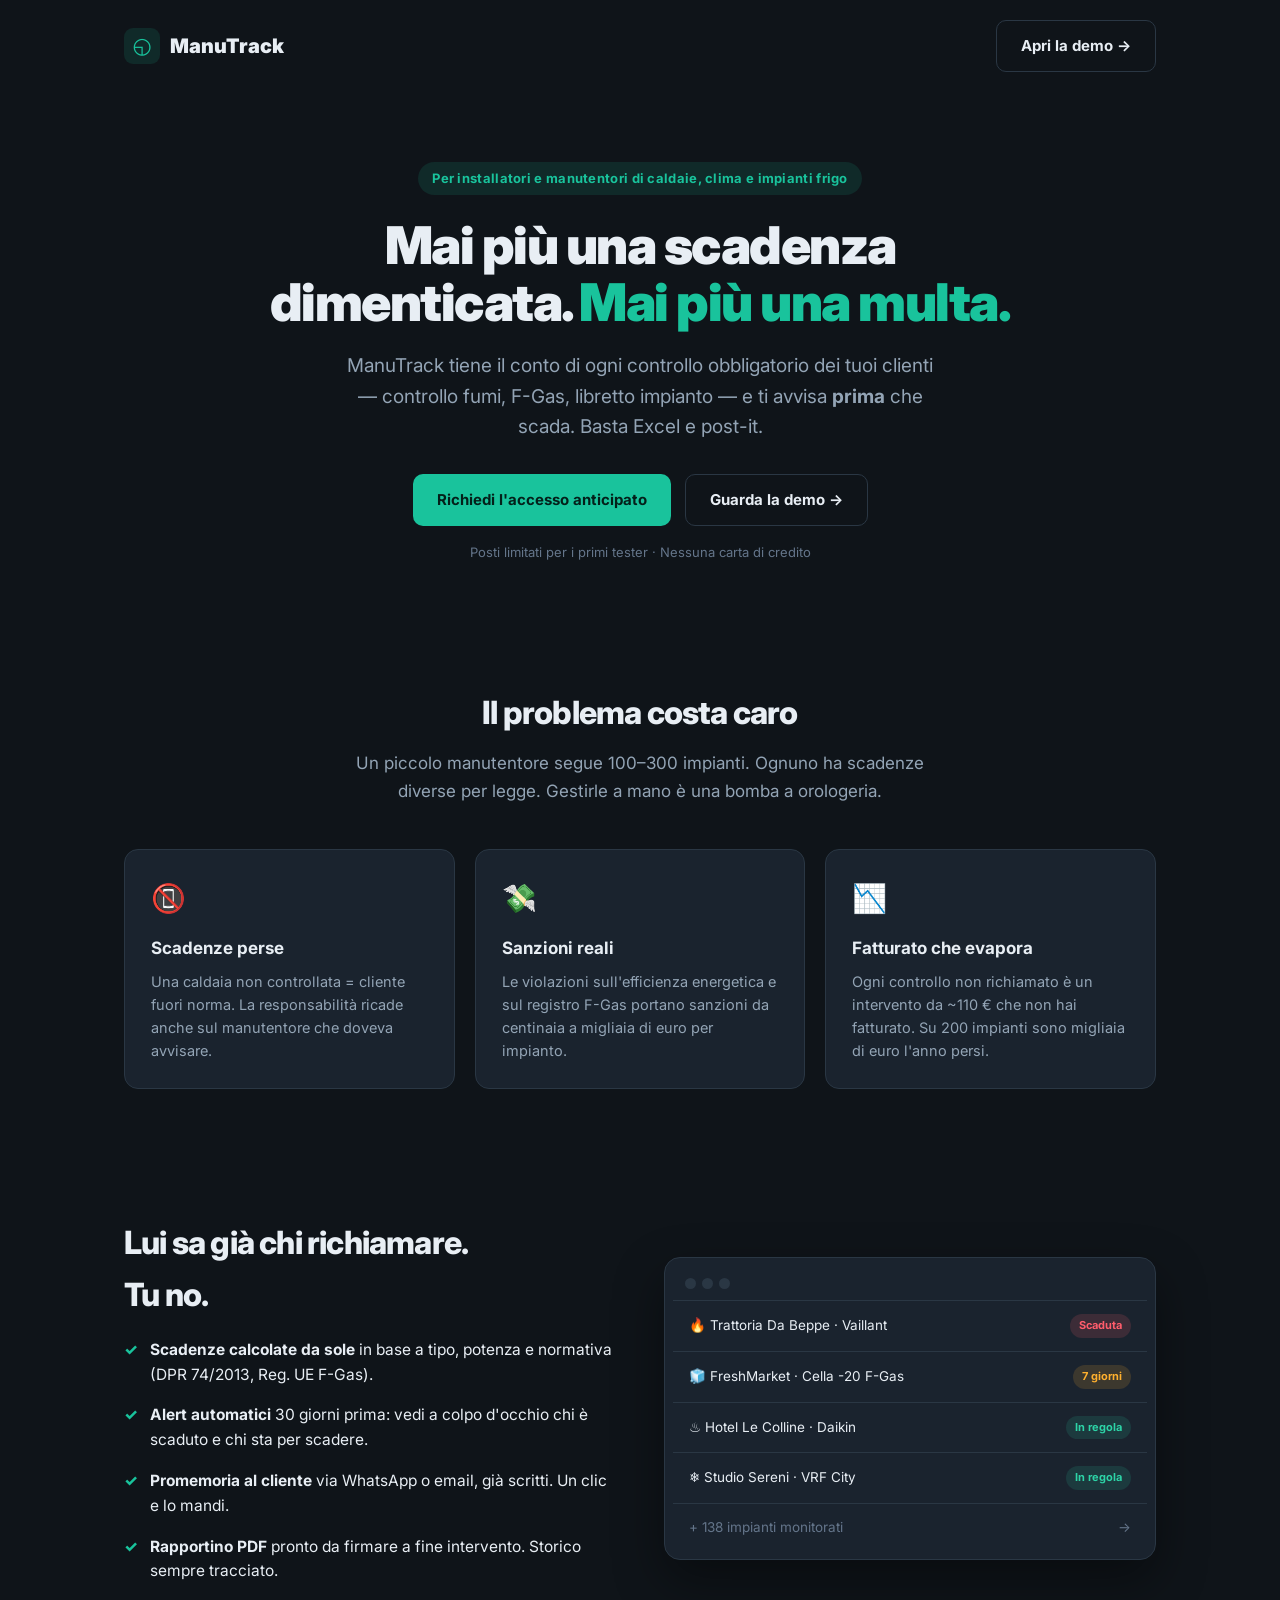
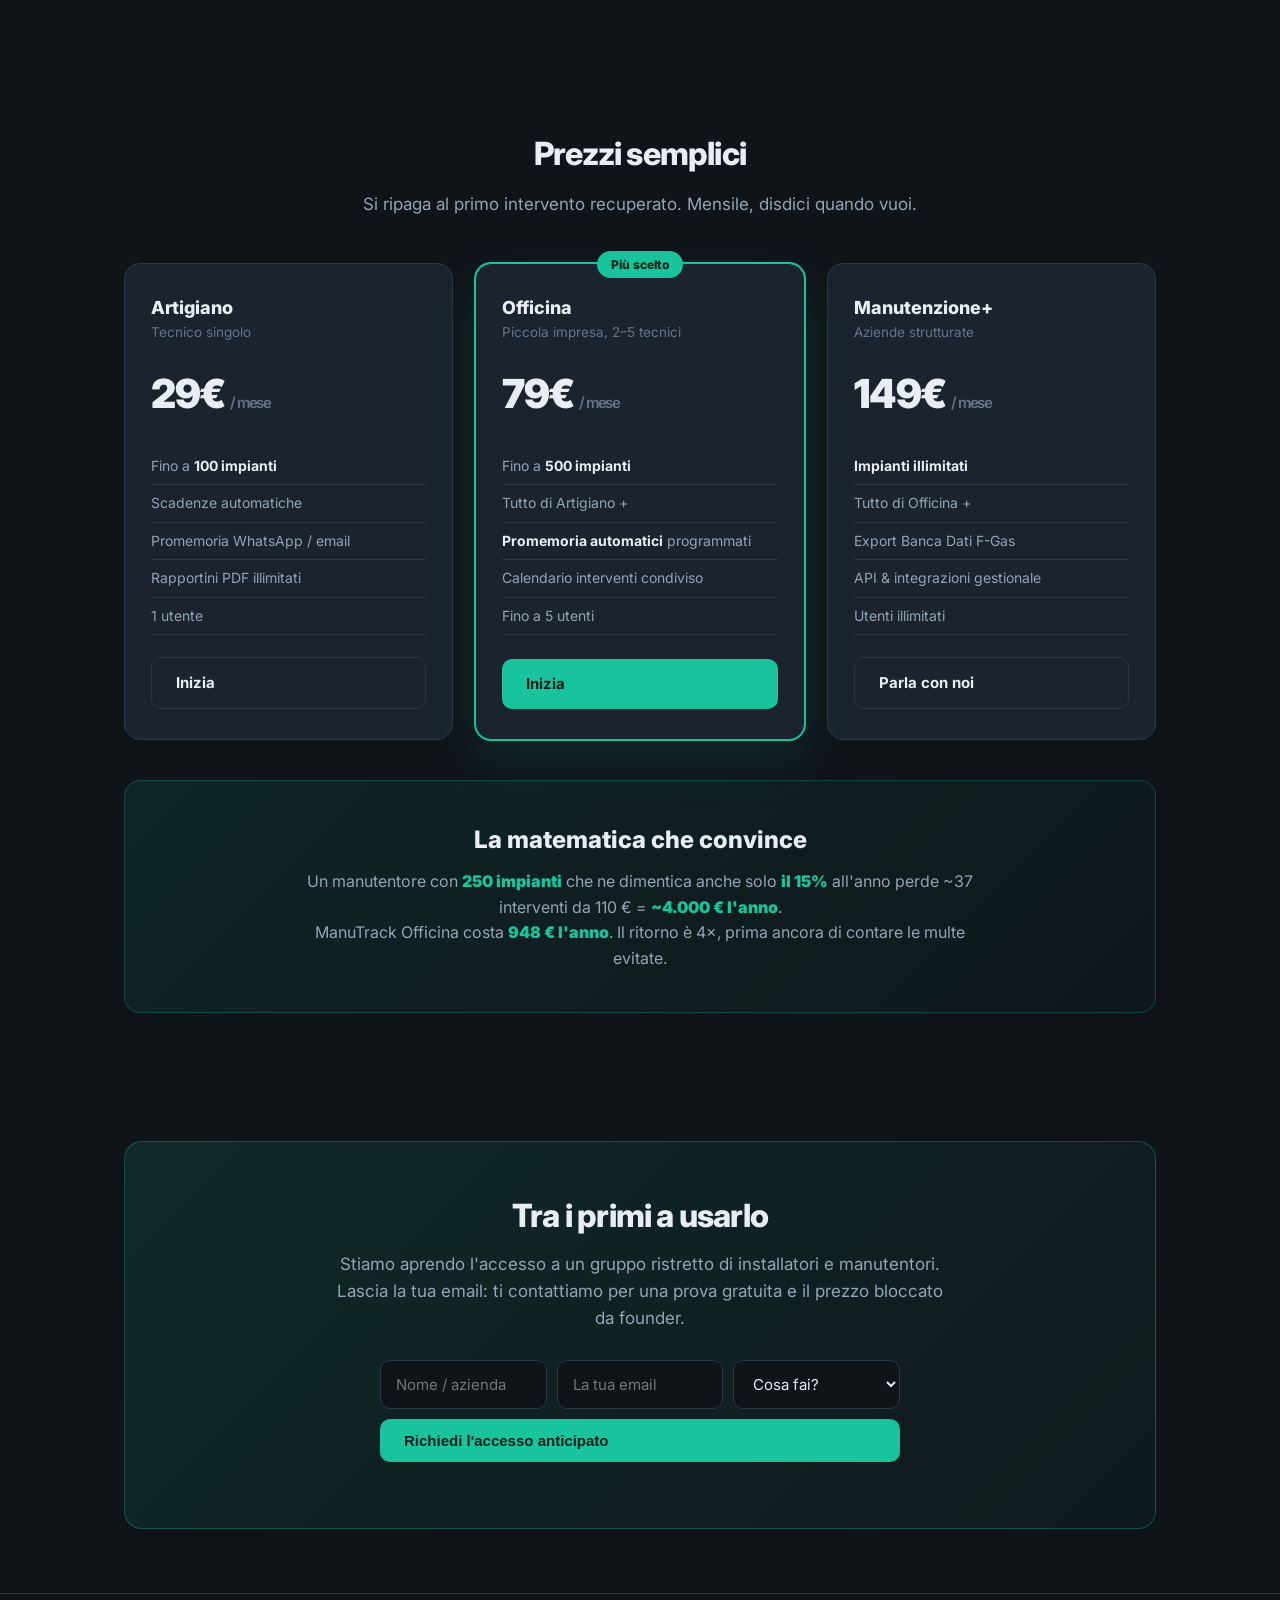
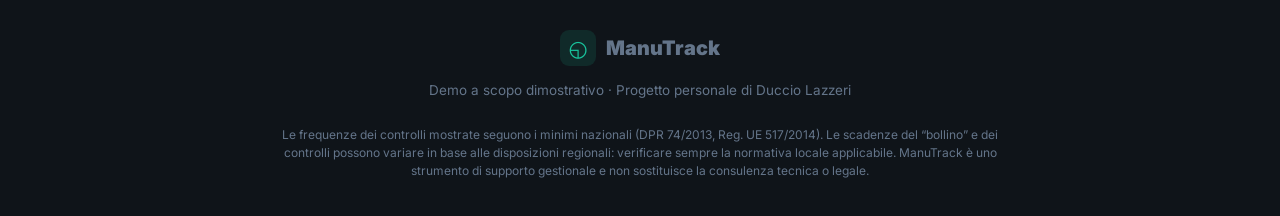
==== index.html @ 3bc98342 "feat: attiva raccolta email — endpoint Formspree collegato Co-Authored-By: Claude Opus 4.8 <noreply@" ====
<!DOCTYPE html>
<html lang="it">
<head>
  <meta charset="UTF-8" />
  <meta name="viewport" content="width=device-width, initial-scale=1.0" />
  <meta name="robots" content="noindex, nofollow" />
  <title>ManuTrack — Le scadenze dei tuoi impianti, sotto controllo</title>
  <link rel="preconnect" href="https://fonts.googleapis.com" />
  <link href="https://fonts.googleapis.com/css2?family=Inter:wght@400;500;600;700;800;900&display=swap" rel="stylesheet" />
  <style>
    :root{
      --bg:#0f1419; --panel:#1a232e; --line:#2a3744; --text:#e8eef4; --dim:#93a4b5;
      --mut:#64758a; --brand:#19c39c; --brand2:#12a886; --danger:#ff5d6c;
      font-family:'Inter',system-ui,sans-serif;
    }
    *{margin:0;padding:0;box-sizing:border-box}
    body{background:var(--bg);color:var(--text);-webkit-font-smoothing:antialiased;line-height:1.6}
    a{color:inherit;text-decoration:none}
    .wrap{max-width:1080px;margin:0 auto;padding:0 24px}
    .btn{display:inline-flex;align-items:center;gap:8px;background:var(--brand);color:#04201a;font-weight:700;padding:13px 24px;border-radius:10px;border:0;font-size:15px;transition:.15s;cursor:pointer}
    .btn:hover{background:var(--brand2)}
    .btn--ghost{background:transparent;color:var(--text);border:1px solid var(--line)}
    .btn--ghost:hover{border-color:var(--mut)}

    /* Nav */
    nav{display:flex;justify-content:space-between;align-items:center;padding:20px 0}
    .logo{display:flex;align-items:center;gap:10px;font-weight:900;font-size:20px}
    .logo span{color:var(--brand);background:rgba(25,195,156,.12);width:36px;height:36px;display:grid;place-items:center;border-radius:9px;font-size:22px}

    /* Hero */
    .hero{text-align:center;padding:70px 0 60px}
    .eyebrow{display:inline-block;background:rgba(25,195,156,.12);color:var(--brand);font-weight:700;font-size:13px;padding:6px 14px;border-radius:20px;margin-bottom:22px;letter-spacing:.3px}
    .hero h1{font-size:clamp(32px,5vw,52px);font-weight:900;letter-spacing:-1.5px;line-height:1.1;max-width:780px;margin:0 auto 20px}
    .hero h1 em{color:var(--brand);font-style:normal}
    .hero p{font-size:19px;color:var(--dim);max-width:600px;margin:0 auto 32px}
    .hero-cta{display:flex;gap:14px;justify-content:center;flex-wrap:wrap}
    .hero-note{margin-top:16px;font-size:13px;color:var(--mut)}

    /* Problem */
    .section{padding:64px 0}
    .section h2{font-size:32px;font-weight:800;letter-spacing:-.8px;text-align:center;margin-bottom:12px}
    .section .lead{text-align:center;color:var(--dim);max-width:620px;margin:0 auto 44px;font-size:17px}
    .cards{display:grid;grid-template-columns:repeat(3,1fr);gap:20px}
    .card{background:var(--panel);border:1px solid var(--line);border-radius:14px;padding:26px}
    .card .ico{font-size:28px;margin-bottom:14px}
    .card h3{font-size:17px;font-weight:700;margin-bottom:8px}
    .card p{color:var(--dim);font-size:14.5px}

    .split{display:grid;grid-template-columns:1fr 1fr;gap:48px;align-items:center}
    .split ul{list-style:none;margin-top:18px}
    .split li{display:flex;gap:12px;margin-bottom:16px;font-size:15.5px}
    .split li .chk{color:var(--brand);font-weight:800;flex-shrink:0}
    .panel-art{background:var(--panel);border:1px solid var(--line);border-radius:16px;padding:8px;box-shadow:0 20px 50px rgba(0,0,0,.4)}
    .panel-art .bar{height:34px;display:flex;align-items:center;gap:6px;padding:0 12px}
    .panel-art .bar i{width:11px;height:11px;border-radius:50%;background:var(--line)}
    .mock-row{display:flex;justify-content:space-between;align-items:center;padding:13px 16px;border-top:1px solid var(--line);font-size:13.5px}
    .mpill{font-size:11px;font-weight:700;padding:3px 9px;border-radius:12px}
    .mpill.r{background:rgba(255,93,108,.15);color:var(--danger)} .mpill.y{background:rgba(255,176,46,.15);color:#ffb02e} .mpill.g{background:rgba(45,212,167,.13);color:#2dd4a7}

    /* Pricing */
    .pricing{display:grid;grid-template-columns:repeat(3,1fr);gap:22px;align-items:stretch}
    .price{background:var(--panel);border:1px solid var(--line);border-radius:16px;padding:30px 26px;display:flex;flex-direction:column}
    .price.feat{border-color:var(--brand);box-shadow:0 0 0 1px var(--brand),0 20px 50px rgba(25,195,156,.12);position:relative}
    .price.feat .ribbon{position:absolute;top:-13px;left:50%;transform:translateX(-50%);background:var(--brand);color:#04201a;font-size:12px;font-weight:800;padding:4px 14px;border-radius:20px}
    .price h3{font-size:18px;font-weight:800}
    .price .who{color:var(--mut);font-size:13.5px;margin-bottom:18px}
    .price .amt{font-size:40px;font-weight:900;letter-spacing:-1.5px}
    .price .amt small{font-size:15px;font-weight:600;color:var(--mut)}
    .price ul{list-style:none;margin:22px 0;flex:1}
    .price li{font-size:14px;color:var(--dim);padding:7px 0;border-bottom:1px solid var(--line)}
    .price li b{color:var(--text)}

    .roi{background:linear-gradient(135deg,rgba(25,195,156,.1),rgba(25,195,156,.02));border:1px solid rgba(25,195,156,.25);border-radius:16px;padding:40px;text-align:center;margin-top:40px}
    .roi h3{font-size:24px;font-weight:800;margin-bottom:10px}
    .roi p{color:var(--dim);max-width:680px;margin:0 auto;font-size:16px}
    .roi .big{color:var(--brand);font-weight:900}

    /* Waitlist */
    .waitlist{background:linear-gradient(135deg,rgba(25,195,156,.12),rgba(25,195,156,.03));border:1px solid rgba(25,195,156,.3);border-radius:18px;padding:48px 40px;text-align:center}
    .waitlist h2{margin-bottom:10px}
    .waitlist .lead{margin-bottom:28px}
    .wl-form{display:flex;gap:10px;max-width:520px;margin:0 auto;flex-wrap:wrap}
    .wl-form input,.wl-form select{flex:1;min-width:160px;background:var(--bg);border:1px solid var(--line);color:var(--text);padding:13px 15px;border-radius:10px;font-size:15px;font-family:inherit}
    .wl-form input:focus,.wl-form select:focus{outline:none;border-color:var(--brand)}
    .wl-form button{flex-basis:100%}
    .wl-ok{display:none;background:var(--panel);border:1px solid var(--brand);border-radius:12px;padding:24px;max-width:520px;margin:0 auto;font-size:15.5px}
    .wl-ok.show{display:block}
    .wl-count{margin-top:18px;font-size:13px;color:var(--mut)}

    footer{border-top:1px solid var(--line);padding:36px 0;text-align:center;color:var(--mut);font-size:13.5px}
    .disclaimer{max-width:760px;margin:24px auto 0;font-size:12px;color:var(--mut);line-height:1.5}

    @media(max-width:860px){
      .cards,.pricing{grid-template-columns:1fr}
      .split{grid-template-columns:1fr;gap:28px}
    }
  </style>
</head>
<body>
  <div class="wrap">
    <nav>
      <div class="logo"><span>◵</span> ManuTrack</div>
      <a class="btn btn--ghost" href="app.html">Apri la demo →</a>
    </nav>
  </div>

  <header class="hero">
    <div class="wrap">
      <span class="eyebrow">Per installatori e manutentori di caldaie, clima e impianti frigo</span>
      <h1>Mai più una scadenza dimenticata. <em>Mai più una multa.</em></h1>
      <p>ManuTrack tiene il conto di ogni controllo obbligatorio dei tuoi clienti — controllo fumi, F-Gas, libretto impianto — e ti avvisa <strong>prima</strong> che scada. Basta Excel e post-it.</p>
      <div class="hero-cta">
        <a class="btn" href="#waitlist">Richiedi l'accesso anticipato</a>
        <a class="btn btn--ghost" href="app.html">Guarda la demo →</a>
      </div>
      <div class="hero-note">Posti limitati per i primi tester · Nessuna carta di credito</div>
    </div>
  </header>

  <section class="section">
    <div class="wrap">
      <h2>Il problema costa caro</h2>
      <p class="lead">Un piccolo manutentore segue 100–300 impianti. Ognuno ha scadenze diverse per legge. Gestirle a mano è una bomba a orologeria.</p>
      <div class="cards">
        <div class="card"><div class="ico">📵</div><h3>Scadenze perse</h3><p>Una caldaia non controllata = cliente fuori norma. La responsabilità ricade anche sul manutentore che doveva avvisare.</p></div>
        <div class="card"><div class="ico">💸</div><h3>Sanzioni reali</h3><p>Le violazioni sull'efficienza energetica e sul registro F-Gas portano sanzioni da centinaia a migliaia di euro per impianto.</p></div>
        <div class="card"><div class="ico">📉</div><h3>Fatturato che evapora</h3><p>Ogni controllo non richiamato è un intervento da ~110 € che non hai fatturato. Su 200 impianti sono migliaia di euro l'anno persi.</p></div>
      </div>
    </div>
  </section>

  <section class="section">
    <div class="wrap split">
      <div>
        <h2 style="text-align:left">Lui sa già chi richiamare.<br>Tu no.</h2>
        <ul>
          <li><span class="chk">✓</span> <span><b>Scadenze calcolate da sole</b> in base a tipo, potenza e normativa (DPR 74/2013, Reg. UE F-Gas).</span></li>
          <li><span class="chk">✓</span> <span><b>Alert automatici</b> 30 giorni prima: vedi a colpo d'occhio chi è scaduto e chi sta per scadere.</span></li>
          <li><span class="chk">✓</span> <span><b>Promemoria al cliente</b> via WhatsApp o email, già scritti. Un clic e lo mandi.</span></li>
          <li><span class="chk">✓</span> <span><b>Rapportino PDF</b> pronto da firmare a fine intervento. Storico sempre tracciato.</span></li>
        </ul>
      </div>
      <div class="panel-art">
        <div class="bar"><i></i><i></i><i></i></div>
        <div class="mock-row"><span>🔥 Trattoria Da Beppe · Vaillant</span><span class="mpill r">Scaduta</span></div>
        <div class="mock-row"><span>🧊 FreshMarket · Cella -20 F-Gas</span><span class="mpill y">7 giorni</span></div>
        <div class="mock-row"><span>♨️ Hotel Le Colline · Daikin</span><span class="mpill g">In regola</span></div>
        <div class="mock-row"><span>❄️ Studio Sereni · VRF City</span><span class="mpill g">In regola</span></div>
        <div class="mock-row" style="color:var(--mut)"><span>+ 138 impianti monitorati</span><span>→</span></div>
      </div>
    </div>
  </section>

  <section class="section" id="prezzi">
    <div class="wrap">
      <h2>Prezzi semplici</h2>
      <p class="lead">Si ripaga al primo intervento recuperato. Mensile, disdici quando vuoi.</p>
      <div class="pricing">
        <div class="price">
          <h3>Artigiano</h3>
          <div class="who">Tecnico singolo</div>
          <div class="amt">29€ <small>/ mese</small></div>
          <ul>
            <li>Fino a <b>100 impianti</b></li>
            <li>Scadenze automatiche</li>
            <li>Promemoria WhatsApp / email</li>
            <li>Rapportini PDF illimitati</li>
            <li>1 utente</li>
          </ul>
          <a class="btn btn--ghost" href="app.html">Inizia</a>
        </div>
        <div class="price feat">
          <div class="ribbon">Più scelto</div>
          <h3>Officina</h3>
          <div class="who">Piccola impresa, 2–5 tecnici</div>
          <div class="amt">79€ <small>/ mese</small></div>
          <ul>
            <li>Fino a <b>500 impianti</b></li>
            <li>Tutto di Artigiano +</li>
            <li><b>Promemoria automatici</b> programmati</li>
            <li>Calendario interventi condiviso</li>
            <li>Fino a 5 utenti</li>
          </ul>
          <a class="btn" href="app.html">Inizia</a>
        </div>
        <div class="price">
          <h3>Manutenzione+</h3>
          <div class="who">Aziende strutturate</div>
          <div class="amt">149€ <small>/ mese</small></div>
          <ul>
            <li><b>Impianti illimitati</b></li>
            <li>Tutto di Officina +</li>
            <li>Export Banca Dati F-Gas</li>
            <li>API & integrazioni gestionale</li>
            <li>Utenti illimitati</li>
          </ul>
          <a class="btn btn--ghost" href="app.html">Parla con noi</a>
        </div>
      </div>

      <div class="roi">
        <h3>La matematica che convince</h3>
        <p>Un manutentore con <span class="big">250 impianti</span> che ne dimentica anche solo <span class="big">il 15%</span> all'anno perde ~37 interventi da 110 € = <span class="big">~4.000 € l'anno</span>.<br>ManuTrack Officina costa <span class="big">948 € l'anno</span>. Il ritorno è 4×, prima ancora di contare le multe evitate.</p>
      </div>
    </div>
  </section>

  <section class="section" id="waitlist">
    <div class="wrap">
      <div class="waitlist">
        <h2>Tra i primi a usarlo</h2>
        <p class="lead">Stiamo aprendo l'accesso a un gruppo ristretto di installatori e manutentori. Lascia la tua email: ti contattiamo per una prova gratuita e il prezzo bloccato da founder.</p>
        <form class="wl-form" id="wl-form">
          <input type="text" name="nome" placeholder="Nome / azienda" autocomplete="organization" />
          <input type="email" name="email" placeholder="La tua email" required autocomplete="email" />
          <select name="ruolo" aria-label="Cosa fai">
            <option value="">Cosa fai?</option>
            <option>Caldaie / termoidraulica</option>
            <option>Climatizzazione</option>
            <option>Refrigerazione / F-Gas</option>
            <option>Impianti elettrici</option>
            <option>CAT / multiservizi</option>
            <option>Altro</option>
          </select>
          <button class="btn" type="submit">Richiedi l'accesso anticipato</button>
        </form>
        <div class="wl-ok" id="wl-ok">✓ <strong>Ci siamo!</strong> Ti scriviamo a breve per la prova gratuita. Grazie per la fiducia.</div>
        <div class="wl-count" id="wl-count"></div>
      </div>
    </div>
  </section>

  <footer>
    <div class="wrap">
      <div class="logo" style="justify-content:center;margin-bottom:14px"><span>◵</span> ManuTrack</div>
      <p>Demo a scopo dimostrativo · Progetto personale di Duccio Lazzeri</p>
      <p class="disclaimer">Le frequenze dei controlli mostrate seguono i minimi nazionali (DPR 74/2013, Reg. UE 517/2014). Le scadenze del “bollino” e dei controlli possono variare in base alle disposizioni regionali: verificare sempre la normativa locale applicabile. ManuTrack è uno strumento di supporto gestionale e non sostituisce la consulenza tecnica o legale.</p>
    </div>
  </footer>

  <script>
    /* =====================================================================
     * Lista d'attesa
     * ---------------------------------------------------------------------
     * PER ATTIVARE LA RACCOLTA EMAIL VERA (2 minuti, gratis):
     *  1. Vai su https://formspree.io  ->  crea un form gratuito.
     *  2. Copia l'endpoint (es. https://formspree.io/f/abcdwxyz).
     *  3. Incollalo qui sotto in FORMSPREE_ENDPOINT.
     * Finche' resta vuoto, le richieste vengono salvate solo in questo
     * browser (localStorage) per non perderle durante i test.
     * =================================================================== */
    const FORMSPREE_ENDPOINT = "https://formspree.io/f/mojbbevp"; // raccolta email attiva

    const form = document.getElementById('wl-form');
    const okBox = document.getElementById('wl-ok');

    form.addEventListener('submit', async (e) => {
      e.preventDefault();
      const data = Object.fromEntries(new FormData(form).entries());
      data.ts = new Date().toISOString();

      // Backup locale (sempre): non perdiamo un lead anche senza Formspree
      try {
        const key = 'manutrack:waitlist';
        const list = JSON.parse(localStorage.getItem(key) || '[]');
        list.push(data);
        localStorage.setItem(key, JSON.stringify(list));
      } catch (_) {}

      // Invio reale, se configurato
      if (FORMSPREE_ENDPOINT) {
        try {
          await fetch(FORMSPREE_ENDPOINT, {
            method: 'POST',
            headers: { 'Accept': 'application/json', 'Content-Type': 'application/json' },
            body: JSON.stringify(data),
          });
        } catch (_) { /* il backup locale ci copre comunque */ }
      }

      form.style.display = 'none';
      okBox.classList.add('show');
    });
  </script>
</body>
</html>
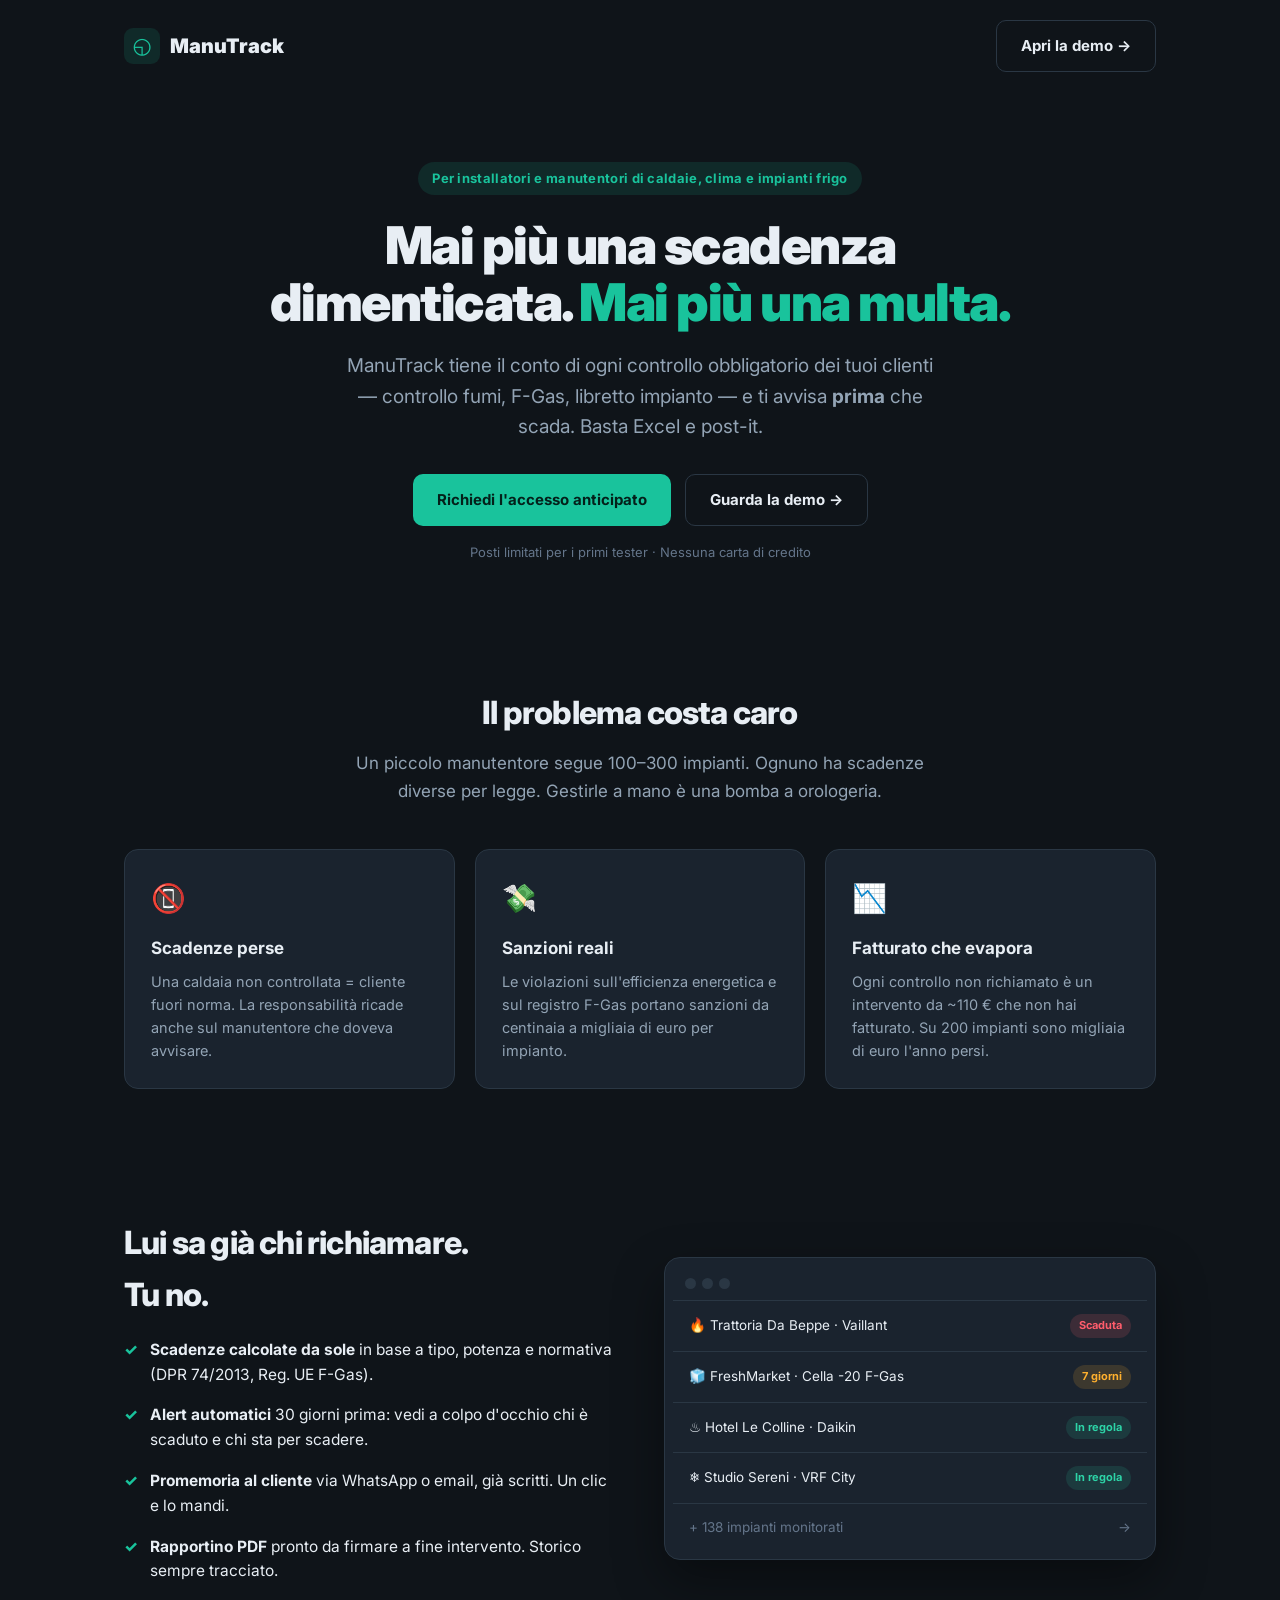
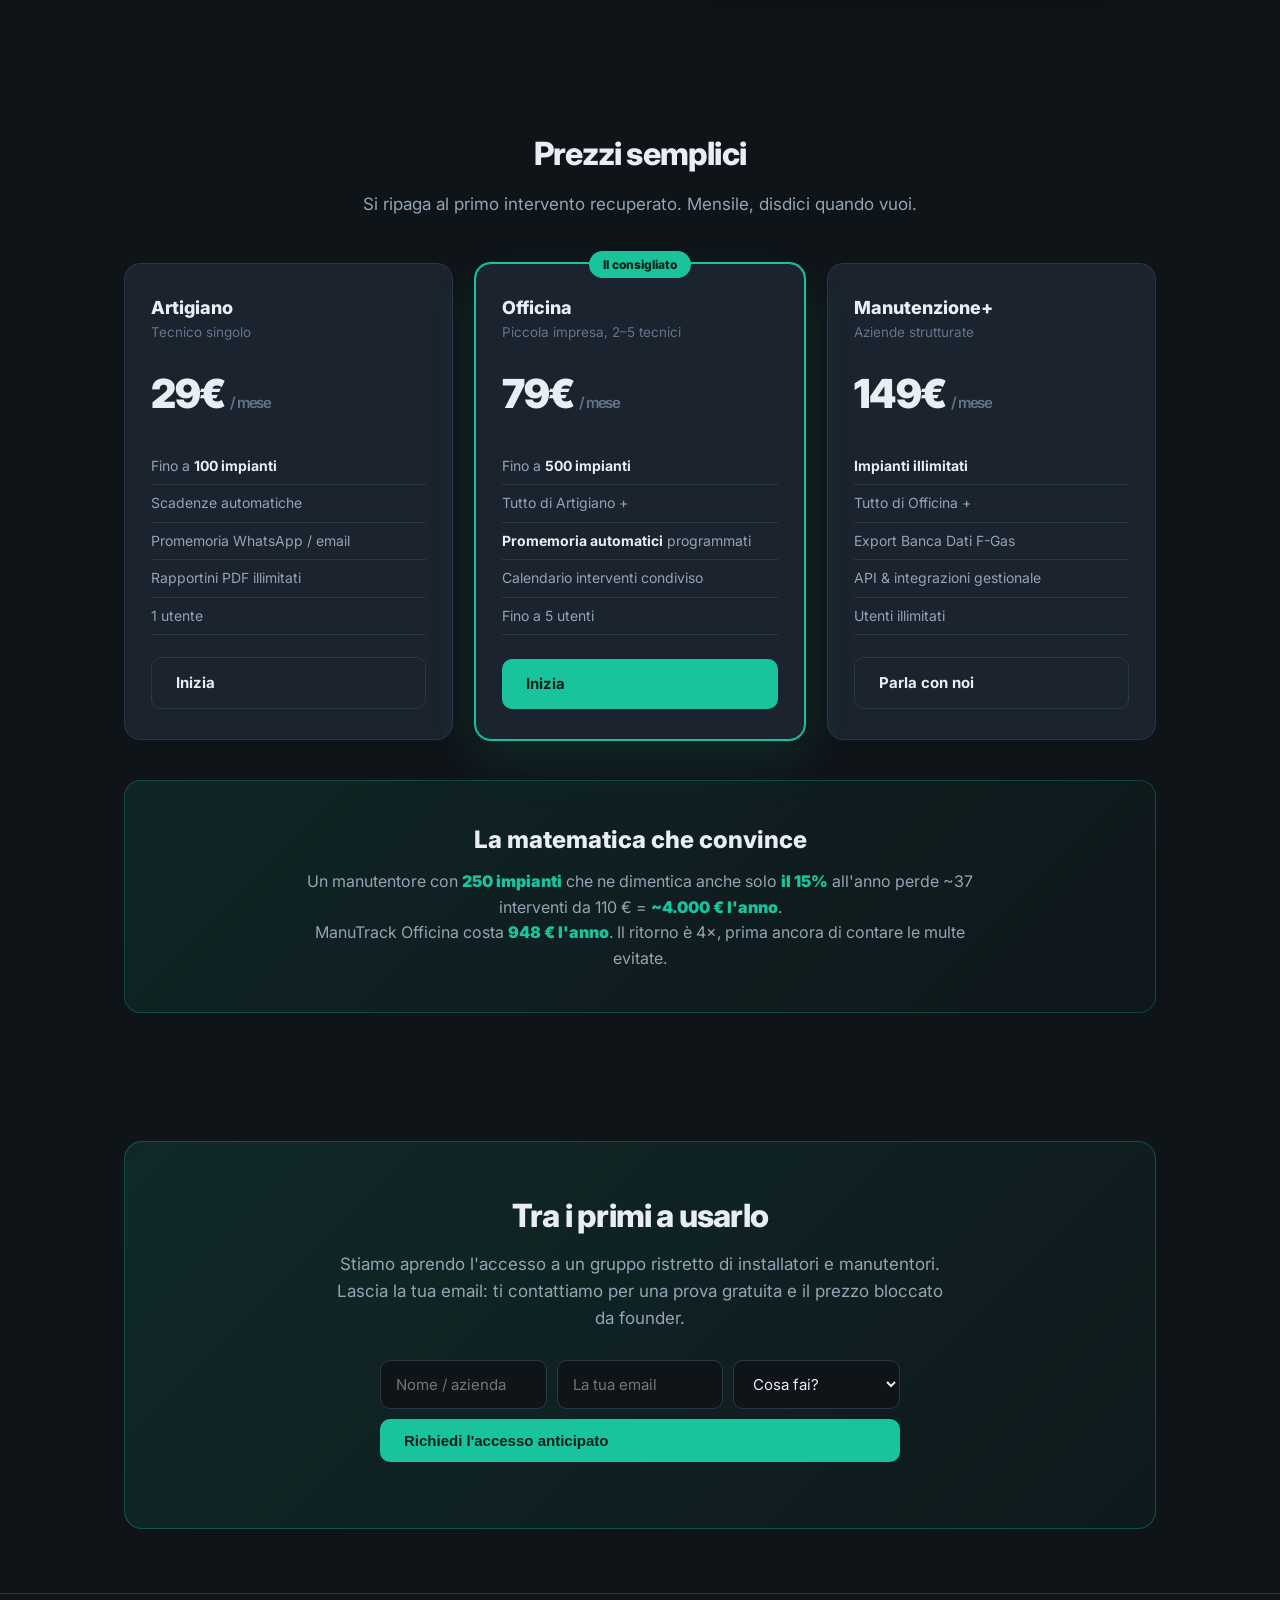
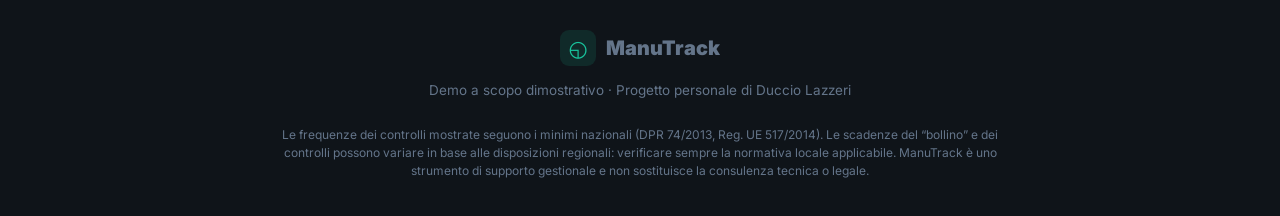
==== commit e06004c2: "rename: Boilerly -> ManuTrack ovunque Sostituite tutte le occorrenze di Boilerly/boilerly con ManuTr" ====
--- a/index.html
+++ b/index.html
@@ -170,7 +170,7 @@
           <a class="btn btn--ghost" href="app.html">Inizia</a>
         </div>
         <div class="price feat">
-          <div class="ribbon">Più scelto</div>
+          <div class="ribbon">Il consigliato</div>
           <h3>Officina</h3>
           <div class="who">Piccola impresa, 2–5 tecnici</div>
           <div class="amt">79€ <small>/ mese</small></div>
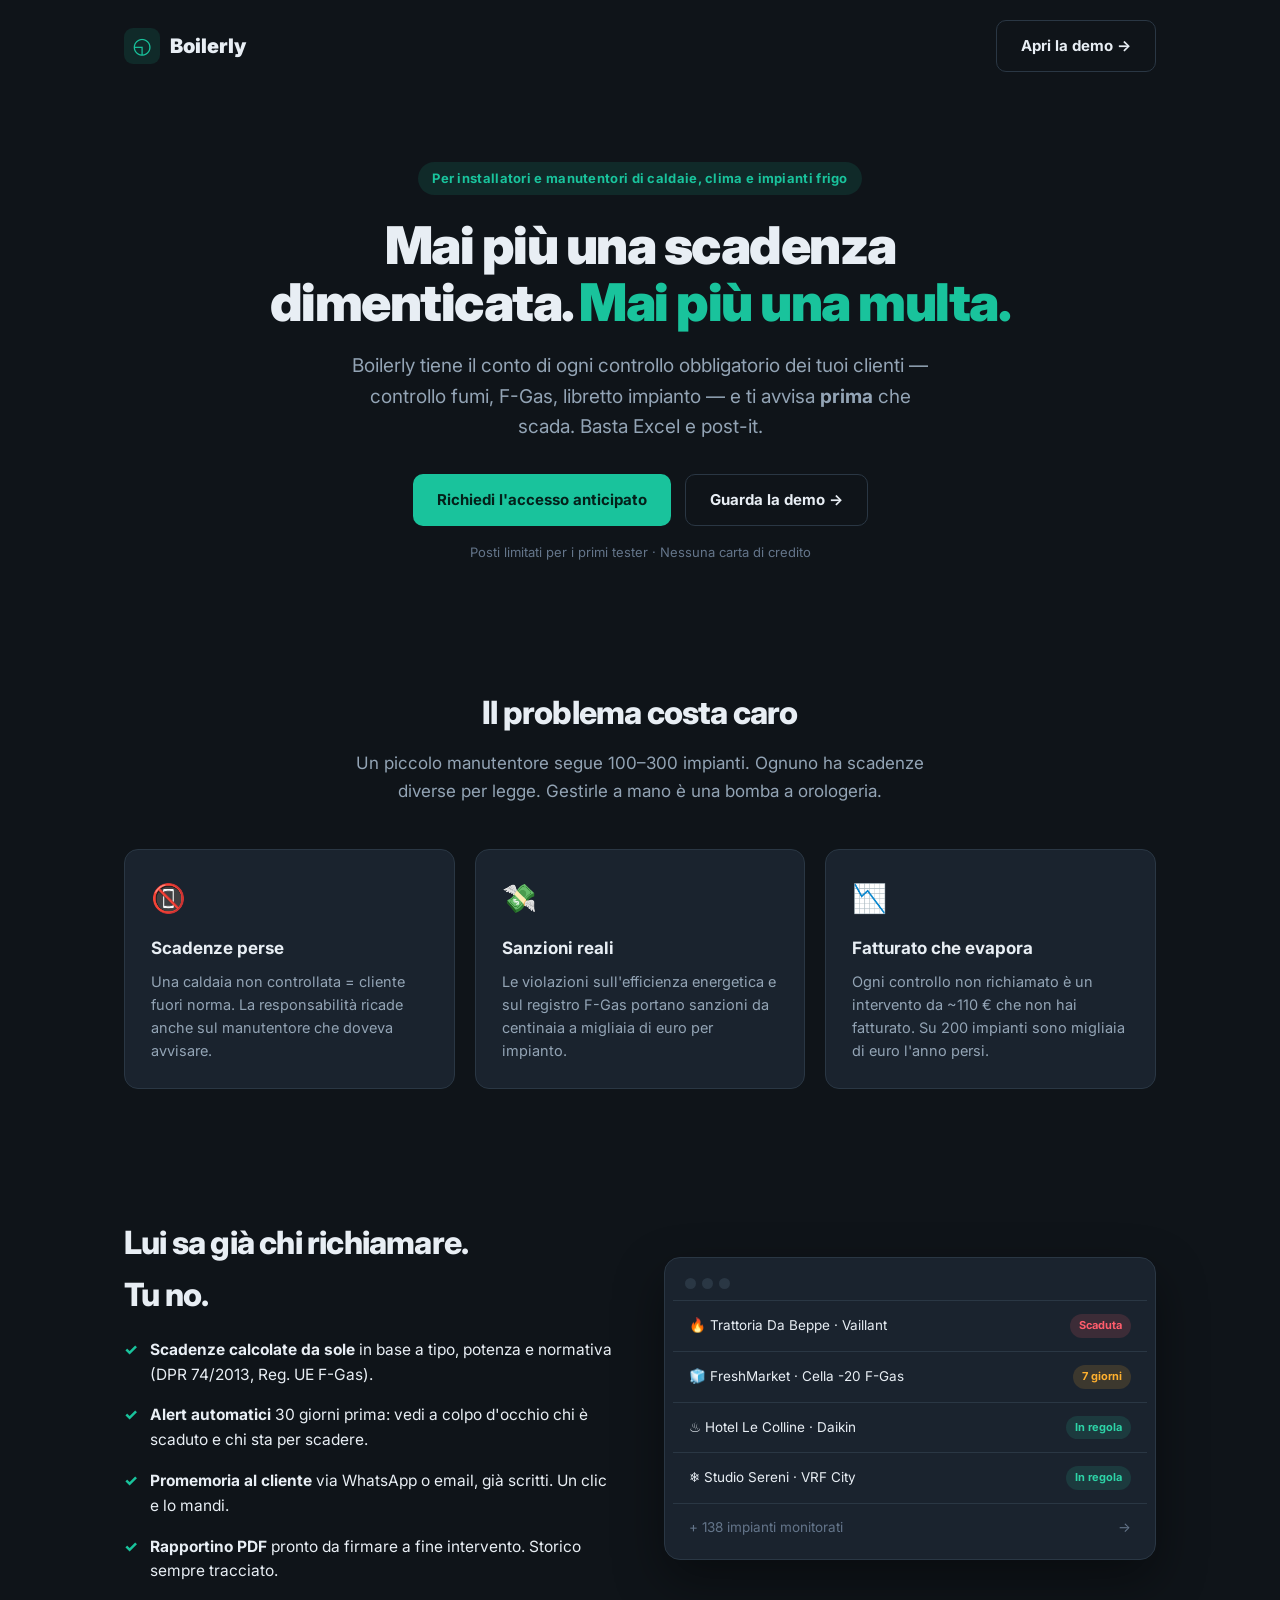
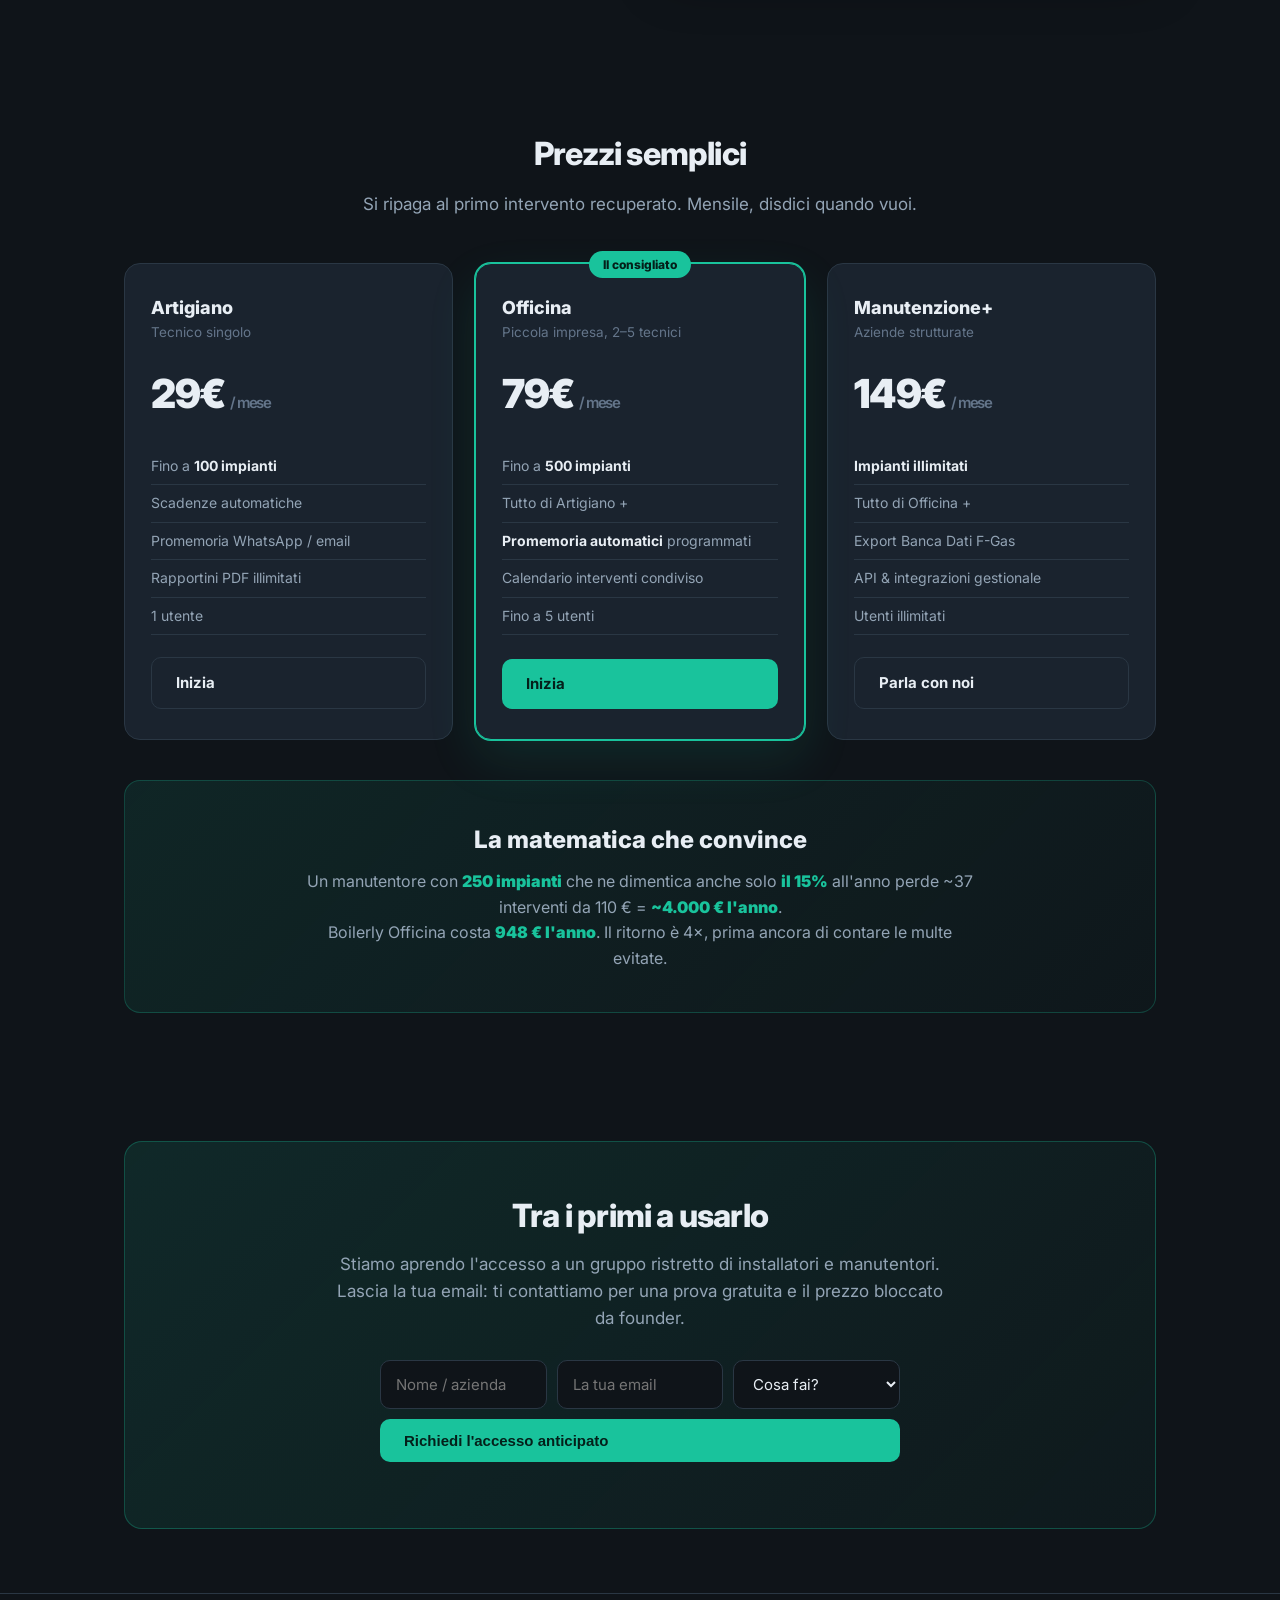
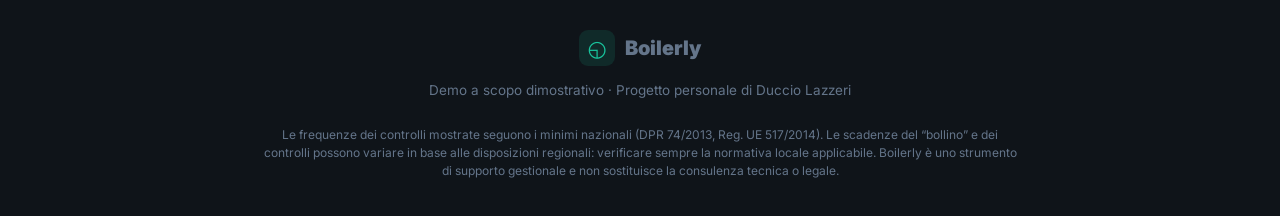
==== commit cebffd94: "Update Boilerly site and app" ====
--- a/index.html
+++ b/index.html
@@ -4,7 +4,7 @@
   <meta charset="UTF-8" />
   <meta name="viewport" content="width=device-width, initial-scale=1.0" />
   <meta name="robots" content="noindex, nofollow" />
-  <title>ManuTrack — Le scadenze dei tuoi impianti, sotto controllo</title>
+  <title>Boilerly — Le scadenze dei tuoi impianti, sotto controllo</title>
   <link rel="preconnect" href="https://fonts.googleapis.com" />
   <link href="https://fonts.googleapis.com/css2?family=Inter:wght@400;500;600;700;800;900&display=swap" rel="stylesheet" />
   <style>
@@ -99,7 +99,7 @@
 <body>
   <div class="wrap">
     <nav>
-      <div class="logo"><span>◵</span> ManuTrack</div>
+      <div class="logo"><span>◵</span> Boilerly</div>
       <a class="btn btn--ghost" href="app.html">Apri la demo →</a>
     </nav>
   </div>
@@ -108,7 +108,7 @@
     <div class="wrap">
       <span class="eyebrow">Per installatori e manutentori di caldaie, clima e impianti frigo</span>
       <h1>Mai più una scadenza dimenticata. <em>Mai più una multa.</em></h1>
-      <p>ManuTrack tiene il conto di ogni controllo obbligatorio dei tuoi clienti — controllo fumi, F-Gas, libretto impianto — e ti avvisa <strong>prima</strong> che scada. Basta Excel e post-it.</p>
+      <p>Boilerly tiene il conto di ogni controllo obbligatorio dei tuoi clienti — controllo fumi, F-Gas, libretto impianto — e ti avvisa <strong>prima</strong> che scada. Basta Excel e post-it.</p>
       <div class="hero-cta">
         <a class="btn" href="#waitlist">Richiedi l'accesso anticipato</a>
         <a class="btn btn--ghost" href="app.html">Guarda la demo →</a>
@@ -200,7 +200,7 @@
 
       <div class="roi">
         <h3>La matematica che convince</h3>
-        <p>Un manutentore con <span class="big">250 impianti</span> che ne dimentica anche solo <span class="big">il 15%</span> all'anno perde ~37 interventi da 110 € = <span class="big">~4.000 € l'anno</span>.<br>ManuTrack Officina costa <span class="big">948 € l'anno</span>. Il ritorno è 4×, prima ancora di contare le multe evitate.</p>
+        <p>Un manutentore con <span class="big">250 impianti</span> che ne dimentica anche solo <span class="big">il 15%</span> all'anno perde ~37 interventi da 110 € = <span class="big">~4.000 € l'anno</span>.<br>Boilerly Officina costa <span class="big">948 € l'anno</span>. Il ritorno è 4×, prima ancora di contare le multe evitate.</p>
       </div>
     </div>
   </section>
@@ -232,9 +232,9 @@
 
   <footer>
     <div class="wrap">
-      <div class="logo" style="justify-content:center;margin-bottom:14px"><span>◵</span> ManuTrack</div>
+      <div class="logo" style="justify-content:center;margin-bottom:14px"><span>◵</span> Boilerly</div>
       <p>Demo a scopo dimostrativo · Progetto personale di Duccio Lazzeri</p>
-      <p class="disclaimer">Le frequenze dei controlli mostrate seguono i minimi nazionali (DPR 74/2013, Reg. UE 517/2014). Le scadenze del “bollino” e dei controlli possono variare in base alle disposizioni regionali: verificare sempre la normativa locale applicabile. ManuTrack è uno strumento di supporto gestionale e non sostituisce la consulenza tecnica o legale.</p>
+      <p class="disclaimer">Le frequenze dei controlli mostrate seguono i minimi nazionali (DPR 74/2013, Reg. UE 517/2014). Le scadenze del “bollino” e dei controlli possono variare in base alle disposizioni regionali: verificare sempre la normativa locale applicabile. Boilerly è uno strumento di supporto gestionale e non sostituisce la consulenza tecnica o legale.</p>
     </div>
   </footer>
 
@@ -261,7 +261,7 @@
 
       // Backup locale (sempre): non perdiamo un lead anche senza Formspree
       try {
-        const key = 'manutrack:waitlist';
+        const key = 'boilerly:waitlist';
         const list = JSON.parse(localStorage.getItem(key) || '[]');
         list.push(data);
         localStorage.setItem(key, JSON.stringify(list));
